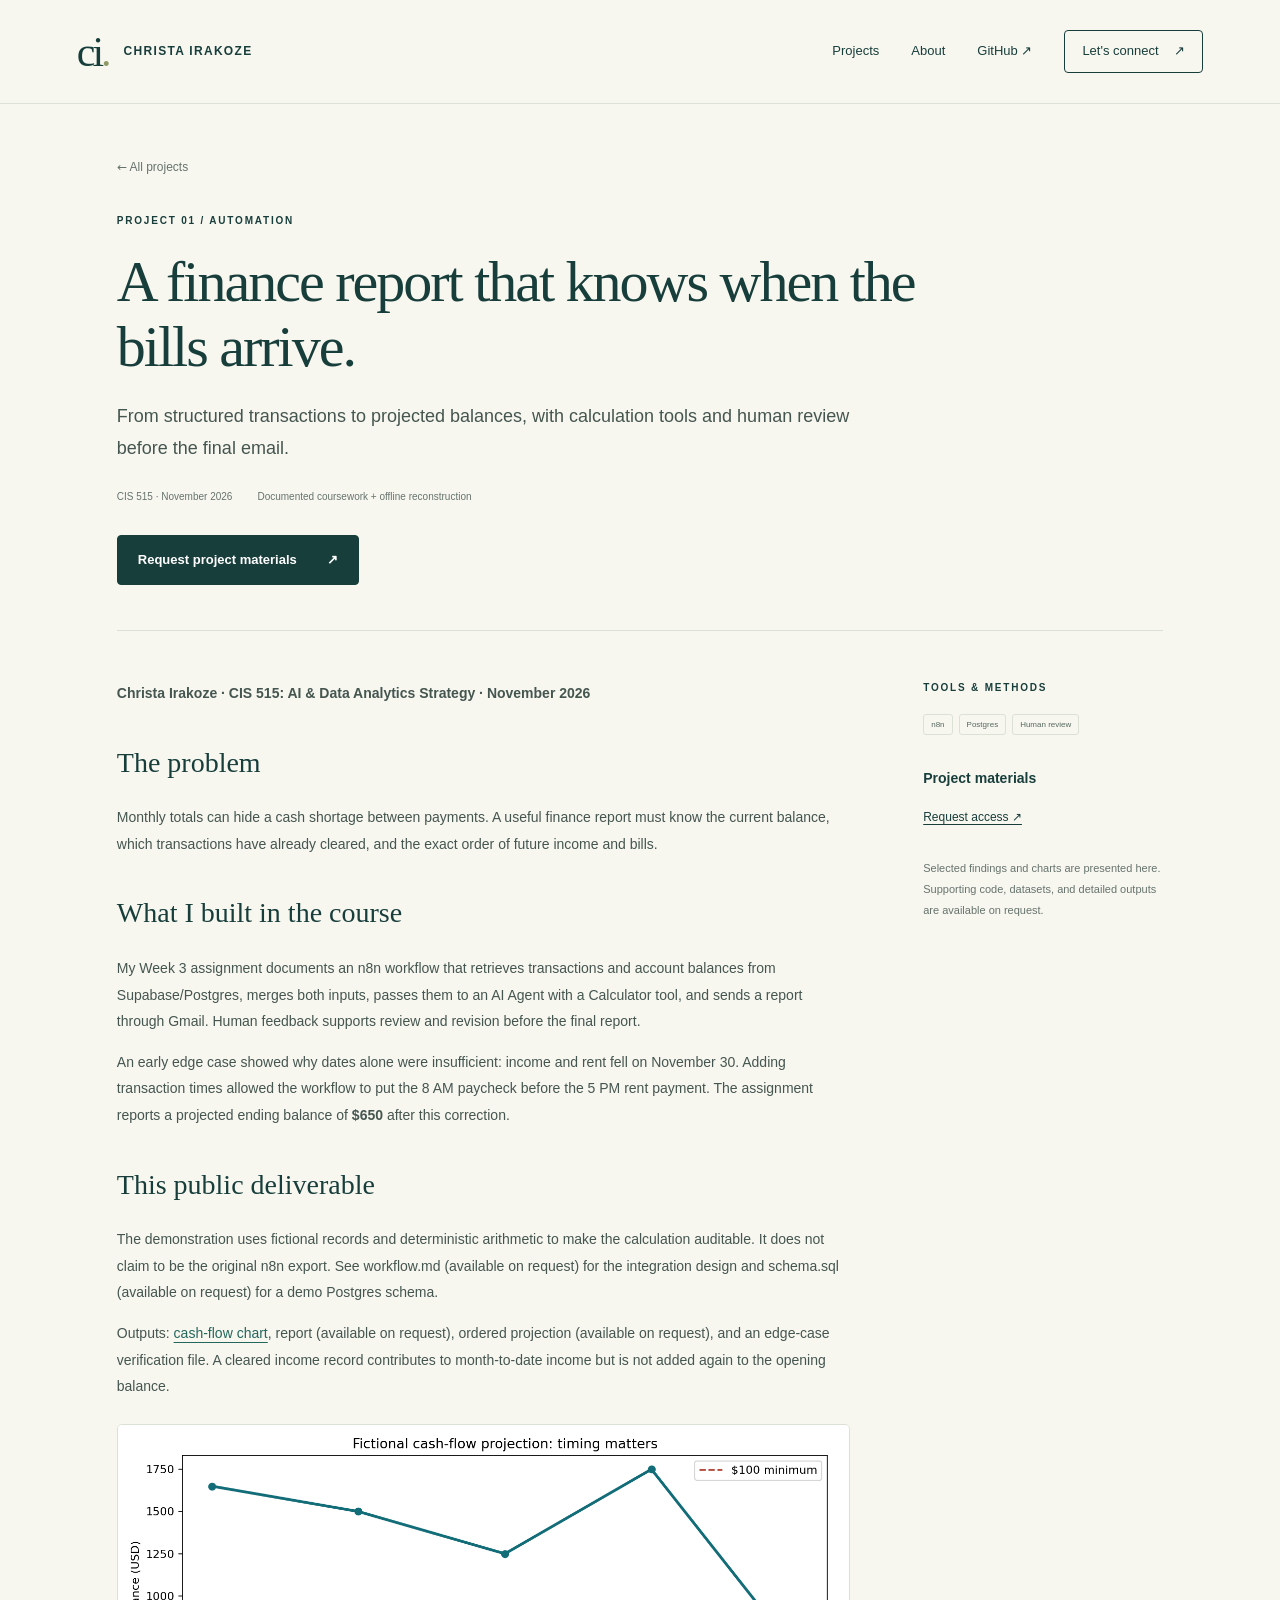
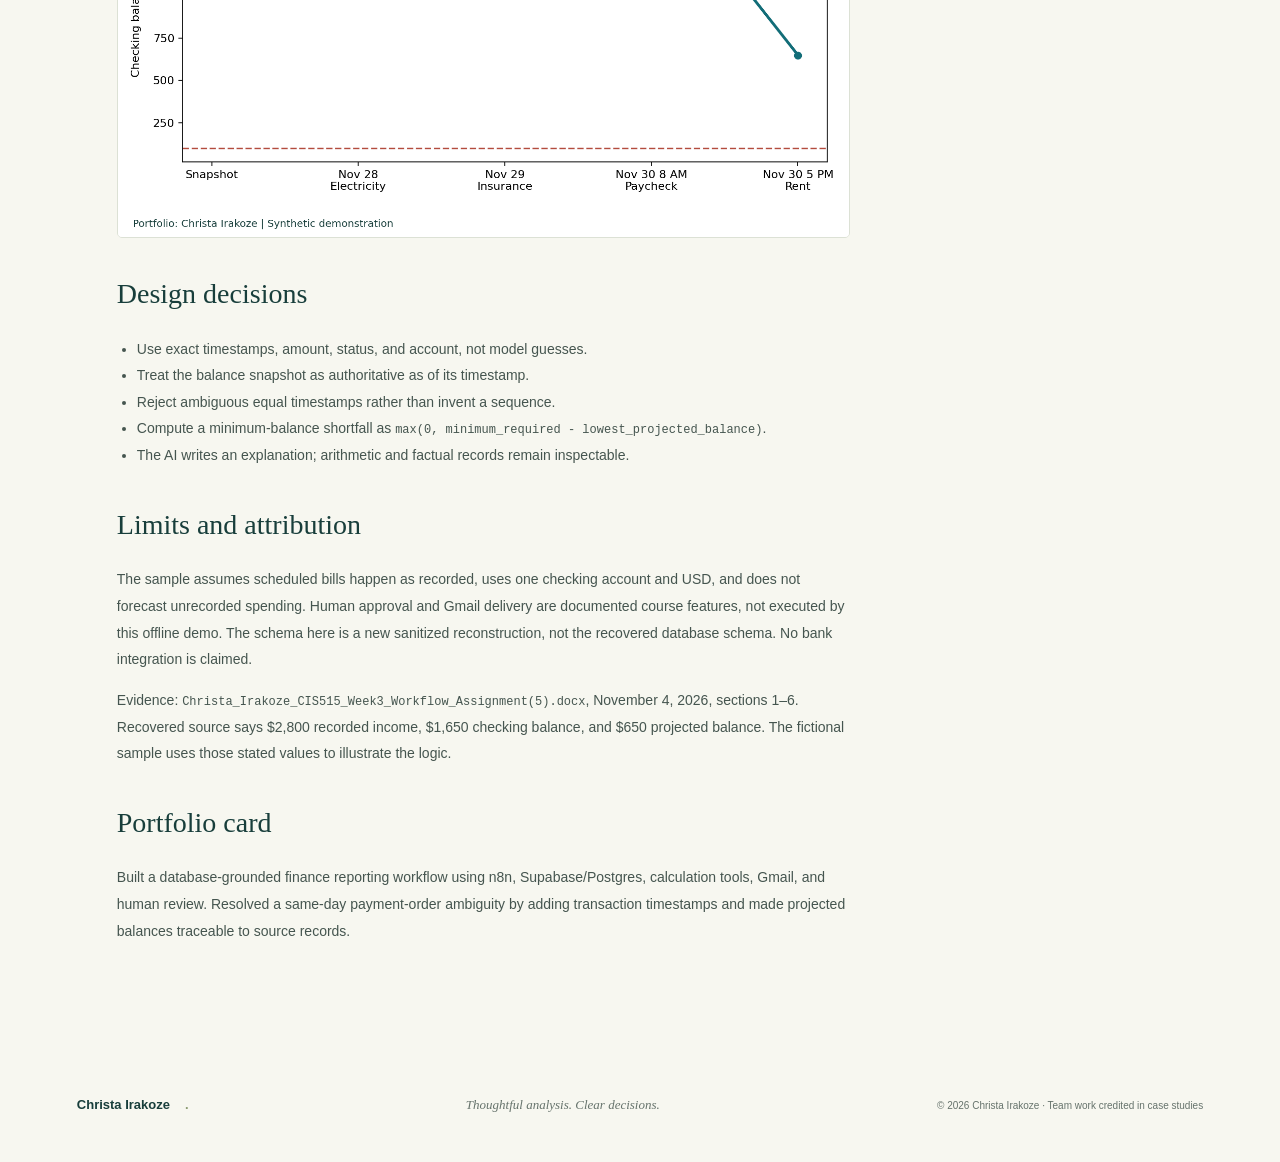
==== finance-workflow.html @ 3c3b24d4 "Publish portfolio case studies and attributed charts" ====
<!doctype html><html lang="en"><head><meta charset="utf-8"><meta name="viewport" content="width=device-width, initial-scale=1"><title>Database-grounded finance workflow | Christa Irakoze</title><meta name="description" content="From structured transactions to projected balances, with calculation tools and human review before the final email."><meta name="theme-color" content="#183e3b"><link rel="icon" href="/favicon.svg" type="image/svg+xml"><link rel="stylesheet" href="/style.css"></head><body><a class="skip" href="#main">Skip to content</a><header class="header"><a class="brand" href="/" aria-label="Christa Irakoze home"><span class="mark">ci<span>.</span></span><span>CHRISTA IRAKOZE</span></a><nav aria-label="Main navigation"><a href="/#projects">Projects</a><a href="/#about">About</a><a href="https://github.com/krirakoze" target="_blank" rel="noopener">GitHub ↗</a><a class="nav-contact" href="/#contact">Let's connect <span>↗</span></a></nav></header><main id="main" class="case"><a class="back" href="/#projects">← All projects</a><div class="eyebrow">PROJECT 01 / AUTOMATION</div><h1>A finance report that knows when the bills arrive.</h1><p class="case-intro">From structured transactions to projected balances, with calculation tools and human review before the final email.</p><div class="case-meta"><span>CIS 515 · November 2026</span><span>Documented coursework + offline reconstruction</span></div><div class="case-actions"><a class="button dark" href="/#contact">Request project materials <span>↗</span></a></div><div class="case-layout"><article class="prose"><p><strong>Christa Irakoze · CIS 515: AI &amp; Data Analytics Strategy · November 2026</strong></p>
<h2>The problem</h2>
<p>Monthly totals can hide a cash shortage between payments. A useful finance report must know the current balance, which transactions have already cleared, and the exact order of future income and bills.</p>
<h2>What I built in the course</h2>
<p>My Week 3 assignment documents an n8n workflow that retrieves transactions and account balances from Supabase/Postgres, merges both inputs, passes them to an AI Agent with a Calculator tool, and sends a report through Gmail. Human feedback supports review and revision before the final report.</p>
<p>An early edge case showed why dates alone were insufficient: income and rent fell on November 30. Adding transaction times allowed the workflow to put the 8 AM paycheck before the 5 PM rent payment. The assignment reports a projected ending balance of <strong>$650</strong> after this correction.</p>
<h2>This public deliverable</h2>
<p>The demonstration uses fictional records and deterministic arithmetic to make the calculation auditable. It does not claim to be the original n8n export. See workflow.md (available on request) for the integration design and schema.sql (available on request) for a demo Postgres schema.</p>
<p>Outputs: <a href="/finance-workflow-cash_flow.png">cash-flow chart</a>, report (available on request), ordered projection (available on request), and an edge-case verification file. A cleared income record contributes to month-to-date income but is not added again to the opening balance.</p>
<p><img alt="Fictional cash-flow demonstration" src="/finance-workflow-cash_flow.png"></p>
<h2>Design decisions</h2>
<ul>
<li>Use exact timestamps, amount, status, and account, not model guesses.</li>
<li>Treat the balance snapshot as authoritative as of its timestamp.</li>
<li>Reject ambiguous equal timestamps rather than invent a sequence.</li>
<li>Compute a minimum-balance shortfall as <code>max(0, minimum_required - lowest_projected_balance)</code>.</li>
<li>The AI writes an explanation; arithmetic and factual records remain inspectable.</li>
</ul>
<h2>Limits and attribution</h2>
<p>The sample assumes scheduled bills happen as recorded, uses one checking account and USD, and does not forecast unrecorded spending. Human approval and Gmail delivery are documented course features, not executed by this offline demo. The schema here is a new sanitized reconstruction, not the recovered database schema. No bank integration is claimed.</p>
<p>Evidence: <code>Christa_Irakoze_CIS515_Week3_Workflow_Assignment(5).docx</code>, November 4, 2026, sections 1–6. Recovered source says $2,800 recorded income, $1,650 checking balance, and $650 projected balance. The fictional sample uses those stated values to illustrate the logic.</p>
<h2>Portfolio card</h2>
<p>Built a database-grounded finance reporting workflow using n8n, Supabase/Postgres, calculation tools, Gmail, and human review. Resolved a same-day payment-order ambiguity by adding transaction timestamps and made projected balances traceable to source records.</p></article><aside><span class="eyebrow">TOOLS & METHODS</span><div class="tags"><span>n8n</span><span>Postgres</span><span>Human review</span></div><h3>Project materials</h3><a href="/#contact">Request access ↗</a><p>Selected findings and charts are presented here. Supporting code, datasets, and detailed outputs are available on request.</p></aside></div></main><footer><a class="brand" href="/">Christa Irakoze<span class="dot">.</span></a><p>Thoughtful analysis. Clear decisions.</p><span>© 2026 Christa Irakoze · Team work credited in case studies</span></footer></body></html>
---- style.css ----
@font-face{font-family:PortfolioSymbols;src:url(/symbols.ttf) format("truetype");unicode-range:U+2190-21FF;font-display:swap}
:root{--ink:#183e3b;--body:#45554f;--paper:#f7f7f0;--line:#dce1d5;--sage:#e7ebd5;--muted:#66736c;--teal:#24675c}*{box-sizing:border-box}html{scroll-behavior:smooth;scroll-padding-top:30px}body{margin:0;background:var(--paper);color:var(--ink);font-family:PortfolioSymbols,Arial,Helvetica,sans-serif;font-size:16px;line-height:1.55}a{color:inherit;text-decoration:none}button,input{font:inherit}button,a,input{ -webkit-tap-highlight-color:transparent}a:focus-visible,button:focus-visible,input:focus-visible{outline:3px solid #b77a37;outline-offset:5px}img{max-width:100%;display:block}button{cursor:pointer}.skip{position:absolute;top:-70px;left:20px;background:white;padding:12px;z-index:100}.skip:focus{top:10px}.header{max-width:1440px;margin:auto;height:104px;padding:0 6%;display:flex;align-items:center;justify-content:space-between;border-bottom:1px solid var(--line)}.brand{display:flex;align-items:center;gap:15px;font-size:12px;font-weight:bold;letter-spacing:1.3px}.mark{font-family:Georgia,serif;font-size:42px;font-weight:normal;letter-spacing:-3px;line-height:1}.mark span{color:#8e9a66}.header nav{display:flex;align-items:center;gap:32px;font-size:13px}.header nav>a:hover,.text-link:hover{color:#548278}.header .nav-contact{border:1px solid var(--ink);padding:10px 17px;border-radius:4px}.nav-contact span{margin-left:12px}.hero{max-width:1440px;margin:auto;display:grid;grid-template-columns:1.08fr 1fr;gap:5%;padding:80px 6% 70px}.eyebrow{font-size:10px;letter-spacing:1.8px;font-weight:bold;line-height:1.8}.hero .eyebrow{display:flex;align-items:center;gap:10px}.live-dot{width:7px;height:7px;border-radius:50%;background:#79916a;display:inline-block}.hero h1{font-size:clamp(56px,6.5vw,90px);font-family:Georgia,'Times New Roman',serif;line-height:1.04;font-weight:normal;letter-spacing:-4px;margin:27px 0 25px}em{font-family:Georgia,'Times New Roman',serif;font-weight:normal}.hero h1 em{color:#648475}.hero-desc{max-width:460px;font-size:17px;color:var(--body);line-height:1.8}.hero-actions{display:flex;align-items:center;gap:25px;margin-top:32px}.button{display:inline-flex;align-items:center;justify-content:space-between;gap:30px;border-radius:4px;padding:14px 20px;font-size:13px;font-weight:bold}.dark{background:var(--ink);color:white;border:1px solid var(--ink)}.dark:hover{background:#2c5c50}.text-link{font-size:12px;text-decoration:underline;text-underline-offset:5px}.hero-note{display:flex;flex-wrap:wrap;gap:16px;margin-top:46px;font-size:10px;color:var(--muted)}.hero-note span+span{border-left:1px solid #b7c0b4;padding-left:16px}.hero-art{background:var(--sage);border-radius:6px;min-width:0;padding:23px 28px 18px;position:relative}.art-caption{display:flex;justify-content:space-between;font-size:9px;letter-spacing:1.3px}.report-card{background:#fffef8;border:1px solid #d1d8c6;margin:22px 0 0;padding:23px;border-radius:6px;box-shadow:0 12px 22px #3d50300b;transform:rotate(-1deg)}.report-top{display:flex;gap:10px;align-items:center;font-size:12px;font-weight:bold}.report-icon{background:#ebeee0;padding:8px;border-radius:6px;font-size:18px}.report-top small{display:block;font-size:9px;font-weight:normal;color:var(--muted);margin-top:2px}.report-status{font-size:7px;margin-left:auto;letter-spacing:1px;color:var(--teal)}.report-balance{margin:22px 0 12px}.report-balance>span{display:block;font-size:11px;color:var(--muted)}.report-balance strong{font-family:Georgia,serif;display:block;font-size:49px;font-weight:normal;line-height:1.3}.report-balance strong span{font-size:27px;color:#8b9a88}.chart-label{display:flex;justify-content:space-between;font-size:7px;letter-spacing:.8px;color:var(--muted)}.mini-chart{width:100%;height:103px;margin-top:7px}.report-summary{display:flex;justify-content:space-between;gap:12px;border-top:1px solid var(--line);padding:14px 0 12px}.report-summary span{display:block;font-size:8px;color:var(--muted)}.report-summary b{font-size:17px}.scenario-toggle{display:flex;gap:7px;align-items:center;font-size:9px;cursor:pointer;border-top:1px solid var(--line);padding-top:12px}.scenario-toggle input{accent-color:var(--ink)}#scenario-note{font-size:8px;line-height:1.6;color:var(--muted);margin:7px 0 0;min-height:27px}.art-bottom{display:flex;align-items:center;justify-content:space-between;margin-top:12px}.cross{font-size:34px;font-weight:200;color:#8e9a66}.art-bottom p{font-size:9px;line-height:1.6;margin:0 auto 0 13px}.large-ci{font-family:Georgia,serif;font-size:55px;line-height:1;color:#9ca980;letter-spacing:-5px}.skill-strip{padding:22px 6%;display:flex;justify-content:space-between;gap:15px;border-block:1px solid var(--line);font-size:11px;max-width:1440px;margin:auto;color:var(--body)}.section{max-width:1440px;margin:auto;padding:88px 6%}.section-heading{display:flex;align-items:flex-end;gap:8%;justify-content:space-between}.section-heading h2,.about h2,.connect h2{font-family:Georgia,serif;font-weight:normal;font-size:47px;line-height:1.15;letter-spacing:-1.5px;margin:17px 0 0}.section-heading>p{max-width:375px;font-size:13px;color:var(--body);line-height:1.8;margin:0 0 3px}.work-toolbar{display:flex;align-items:center;justify-content:space-between;gap:20px;margin:38px 0 27px}.filters{display:flex;gap:7px;flex-wrap:wrap}.filters button{border:1px solid transparent;background:transparent;color:var(--body);font-size:10px;padding:9px 12px;border-radius:4px}.filters button.active{background:var(--ink);color:white}.filters span{margin-left:7px;opacity:.6}.bundle-link{font-size:10px;white-space:nowrap;text-decoration:underline;text-underline-offset:4px}.project-grid{display:grid;grid-template-columns:repeat(3,minmax(0,1fr));gap:25px}.project-card{background:#fdfdf7;border:1px solid var(--line);border-radius:6px;overflow:hidden;display:flex;flex-direction:column;transition:transform .2s,box-shadow .2s}.project-card:hover{transform:translateY(-4px);box-shadow:0 12px 25px #1d3e3610}.project-card[hidden]{display:none}.project-image{height:210px;position:relative;background:#e6ebdf;display:flex;align-items:center;justify-content:center;padding:35px 14px 18px}.project-image img{width:100%;height:100%;object-fit:contain;box-shadow:0 4px 10px #1d3e3610;background:white}.project-number{position:absolute;top:11px;left:15px;font-size:9px;letter-spacing:2px;color:#586c5c}.project-card:nth-child(2) .project-image{background:#e9e3d6}.project-card:nth-child(3) .project-image{background:#e1e7e9}.project-card:nth-child(4) .project-image{background:#e8e8dc}.project-card:nth-child(5) .project-image{background:#e3e9df}.project-body{padding:23px;display:flex;flex-direction:column;flex:1}.card-category{display:flex;justify-content:space-between;font-size:9px;font-weight:bold;letter-spacing:.6px;color:#6a7e6f}.card-category span{font-size:16px}.project-body h3{font-family:Georgia,serif;font-size:25px;line-height:1.2;font-weight:normal;letter-spacing:-.5px;margin:14px 0}.project-body>p{font-size:12px;line-height:1.8;color:var(--body);margin:0 0 17px}.tags{display:flex;gap:6px;flex-wrap:wrap}.tags span{font-size:8px;line-height:1.4;border:1px solid var(--line);padding:4px 7px;border-radius:3px;color:#56685e}.project-body .scope{font-size:9px;line-height:1.6;color:var(--muted);margin:16px 0 22px}.case-link{margin-top:auto;border-top:1px solid var(--line);padding-top:17px;display:flex;justify-content:space-between;font-size:11px}.work-note{background:var(--sage);padding:35px;display:flex;flex-direction:column;justify-content:center;border-radius:6px}.note-symbol{font-size:37px;color:#78936b}.work-note h3{font-family:Georgia,serif;font-size:30px;line-height:1.3;font-weight:normal;margin:20px 0}.work-note p{font-size:12px;color:var(--body);line-height:1.8}.work-note a{font-size:11px;margin-top:24px;text-decoration:underline;text-underline-offset:5px}.evidence-note{font-size:10px;color:var(--muted);max-width:800px;margin-top:24px;line-height:1.8}.about{display:grid;grid-template-columns:1fr 1.2fr;gap:9%;border-top:1px solid var(--line)}.about-visual{background:#dde5d5;padding:30px;display:flex;flex-direction:column;min-height:440px;border-radius:5px;position:relative;overflow:hidden}.about-visual:after{content:'';position:absolute;width:340px;height:340px;border:1px solid #b6c2ab;border-radius:50%;left:40px;top:90px}.monogram{font-family:Georgia,serif;font-size:180px;letter-spacing:-35px;font-style:italic;color:#647f66;text-align:center;line-height:1.6;position:relative;z-index:1}.monogram span{color:#9bad86}.about-location{display:flex;justify-content:space-between;font-size:8px;letter-spacing:1px;margin-top:auto}.about-location span{color:#71836a}.about h2{margin-bottom:25px}.about-copy>p{font-size:13px;line-height:1.9;color:var(--body)}.about-facts{margin-top:26px;display:grid;grid-template-columns:1fr 1fr;gap:20px;padding-top:20px;border-top:1px solid var(--line)}.about-facts span{display:block;font-size:8px;letter-spacing:1px;color:var(--muted)}.about-facts strong{display:block;font-size:12px;margin:8px 0 4px}.about-facts small{font-size:10px;color:var(--muted)}.connect{background:var(--ink);color:#f3f4e7;display:flex;align-items:center;justify-content:space-between;gap:8%}.connect .eyebrow{color:#a9bd9f}.connect h2{font-size:48px}.connect p{font-size:12px;line-height:1.8;max-width:400px;color:#bbccc2;margin:22px 0 0}.connect-links{min-width:33%}.connect-links a{border-bottom:1px solid #5c7d6e;padding:22px 0;display:flex;align-items:center;justify-content:space-between;font-size:24px}.connect-links small{display:block;font-size:10px;color:#bbccc2;margin-top:4px}.connect-links a:hover{color:#cee0b3}footer{max-width:1440px;margin:auto;padding:34px 6%;display:flex;align-items:center;justify-content:space-between;gap:20px;font-size:10px;color:var(--muted)}footer .brand{font-size:13px;letter-spacing:0;color:var(--ink)}footer p{font-family:Georgia,serif;font-style:italic;font-size:13px}.dot{color:#8b9b71}.case{max-width:1200px;padding:50px 6% 90px;margin:auto;min-height:65vh}.back{display:inline-block;font-size:12px;color:var(--muted);margin-bottom:35px}.case>h1{font-family:Georgia,serif;font-size:58px;letter-spacing:-2px;font-weight:normal;line-height:1.12;max-width:820px;margin:20px 0}.case-intro{font-size:18px;color:var(--body);max-width:750px;line-height:1.8}.case-meta{display:flex;gap:25px;flex-wrap:wrap;font-size:10px;color:var(--muted);margin-top:25px}.case-actions{display:flex;gap:25px;align-items:center;margin:30px 0 45px}.case-layout{display:grid;grid-template-columns:minmax(0,1fr) 240px;gap:7%;border-top:1px solid var(--line);padding-top:35px}.prose{color:var(--body);font-size:14px;line-height:1.9;min-width:0}.prose h2{font-size:28px;font-family:Georgia,serif;font-weight:normal;color:var(--ink);line-height:1.3;margin-top:38px}.prose a{text-decoration:underline;text-underline-offset:4px;color:var(--teal)}.prose img{width:100%;border:1px solid var(--line);border-radius:5px;margin:24px 0}.prose pre{background:#e9eddf;padding:20px;overflow:auto;border-radius:4px;font-size:12px}.prose code{font-size:12px}.prose ul{padding-left:20px}.prose table{border-collapse:collapse;width:100%;font-size:12px}.prose th,.prose td{border:1px solid var(--line);padding:10px;text-align:left}.case aside{font-size:12px;line-height:1.9;padding-top:10px}.case aside .tags{margin:15px 0 30px}.case aside>a{display:block;text-decoration:underline;text-underline-offset:3px;margin:12px 0}.case aside p{color:var(--muted);font-size:11px;margin-top:30px}.file-list a{text-decoration:underline}.file-list li{margin:14px 0}
@media(min-width:1441px){.connect{max-width:none;padding-inline:max(6%,calc((100vw - 1267px)/2))}}@media(max-width:1000px){.hero{gap:4%;padding-top:60px}.hero h1{font-size:65px}.hero-art{padding:20px}.report-card{padding:18px}.hero-actions{align-items:flex-start;flex-direction:column;gap:20px}.project-grid{grid-template-columns:repeat(2,minmax(0,1fr))}.header nav{gap:20px}.skill-strip{font-size:10px}.section-heading h2{font-size:41px}.section-heading>p{max-width:320px}.case-layout{grid-template-columns:minmax(0,1fr) 180px}.about{gap:6%}.monogram{font-size:140px}.about-visual{padding:25px}.about-location{flex-direction:column;gap:8px}}@media(max-width:700px){.header{height:80px;padding:0 6%}.brand{font-size:9px;gap:10px;letter-spacing:.8px}.mark{font-size:35px}.header nav{gap:18px;font-size:11px}.header .nav-contact{display:none}.hero{grid-template-columns:1fr;padding-top:45px;gap:40px}.hero h1{font-size:65px;letter-spacing:-3px}.hero-desc{font-size:16px}.hero-actions{flex-direction:row;align-items:center;gap:20px}.hero-note{margin-top:30px}.hero-art{max-width:500px;width:100%;justify-self:center;padding:22px}.report-card{padding:24px}.report-top{font-size:13px}.report-top small{font-size:10px}.report-status{font-size:8px}.report-summary span{font-size:10px}.scenario-toggle{font-size:11px}#scenario-note{font-size:10px}.skill-strip{flex-wrap:wrap;justify-content:center;font-size:10px;padding-block:18px;column-gap:24px}.section{padding-top:58px;padding-bottom:58px}.section-heading{display:block}.section-heading h2,.about h2,.connect h2{font-size:39px}.section-heading>p{margin-top:20px;max-width:none}.work-toolbar{display:block;margin-top:25px}.filters{gap:4px}.filters button{padding:9px;font-size:10px}.bundle-link{display:inline-block;margin-top:18px}.project-grid{grid-template-columns:1fr;gap:23px}.project-image{height:235px}.project-body{padding:25px}.project-body h3{font-size:29px}.project-body>p{font-size:13px}.tags span{font-size:9px}.project-body .scope{font-size:10px}.case-link{font-size:12px}.work-note{padding:35px}.about{grid-template-columns:1fr;gap:35px}.about-visual{min-height:320px;max-height:350px}.about-visual:after{left:calc(50% - 170px);top:40px}.monogram{font-size:150px;line-height:1.4}.about-location{flex-direction:row}.about-copy>p{font-size:14px}.connect{display:block}.connect-links{margin-top:25px}.connect h2{font-size:40px}footer{flex-wrap:wrap;justify-content:center;text-align:center;padding-block:25px}footer .brand{width:100%;justify-content:center}footer p{margin:0}footer>span{font-size:9px}.case>h1{font-size:42px}.case-intro{font-size:16px}.case-layout{grid-template-columns:1fr}.case aside{border-top:1px solid var(--line);padding-top:30px}.case-actions{flex-wrap:wrap}.prose{font-size:14px}.case-meta{gap:8px;flex-direction:column}}@media(prefers-reduced-motion:reduce){html{scroll-behavior:auto}.project-card{transition:none}}
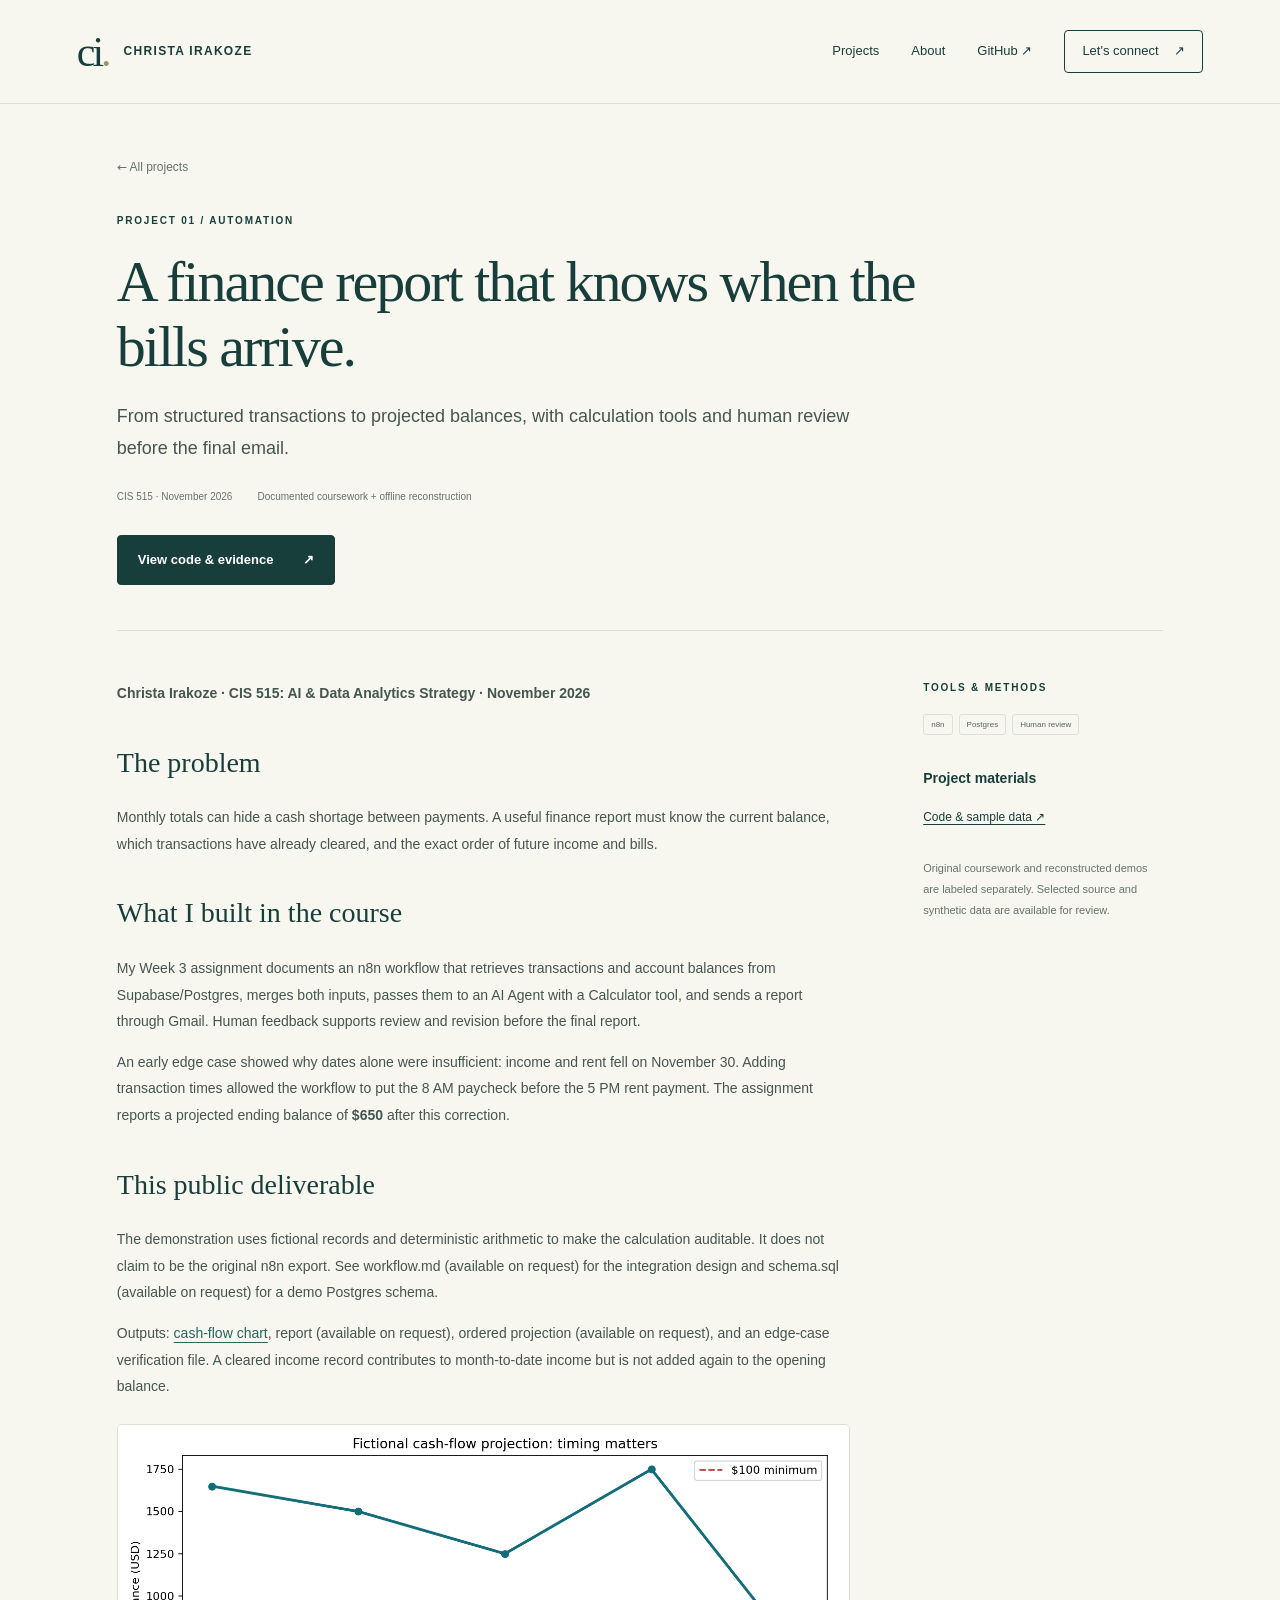
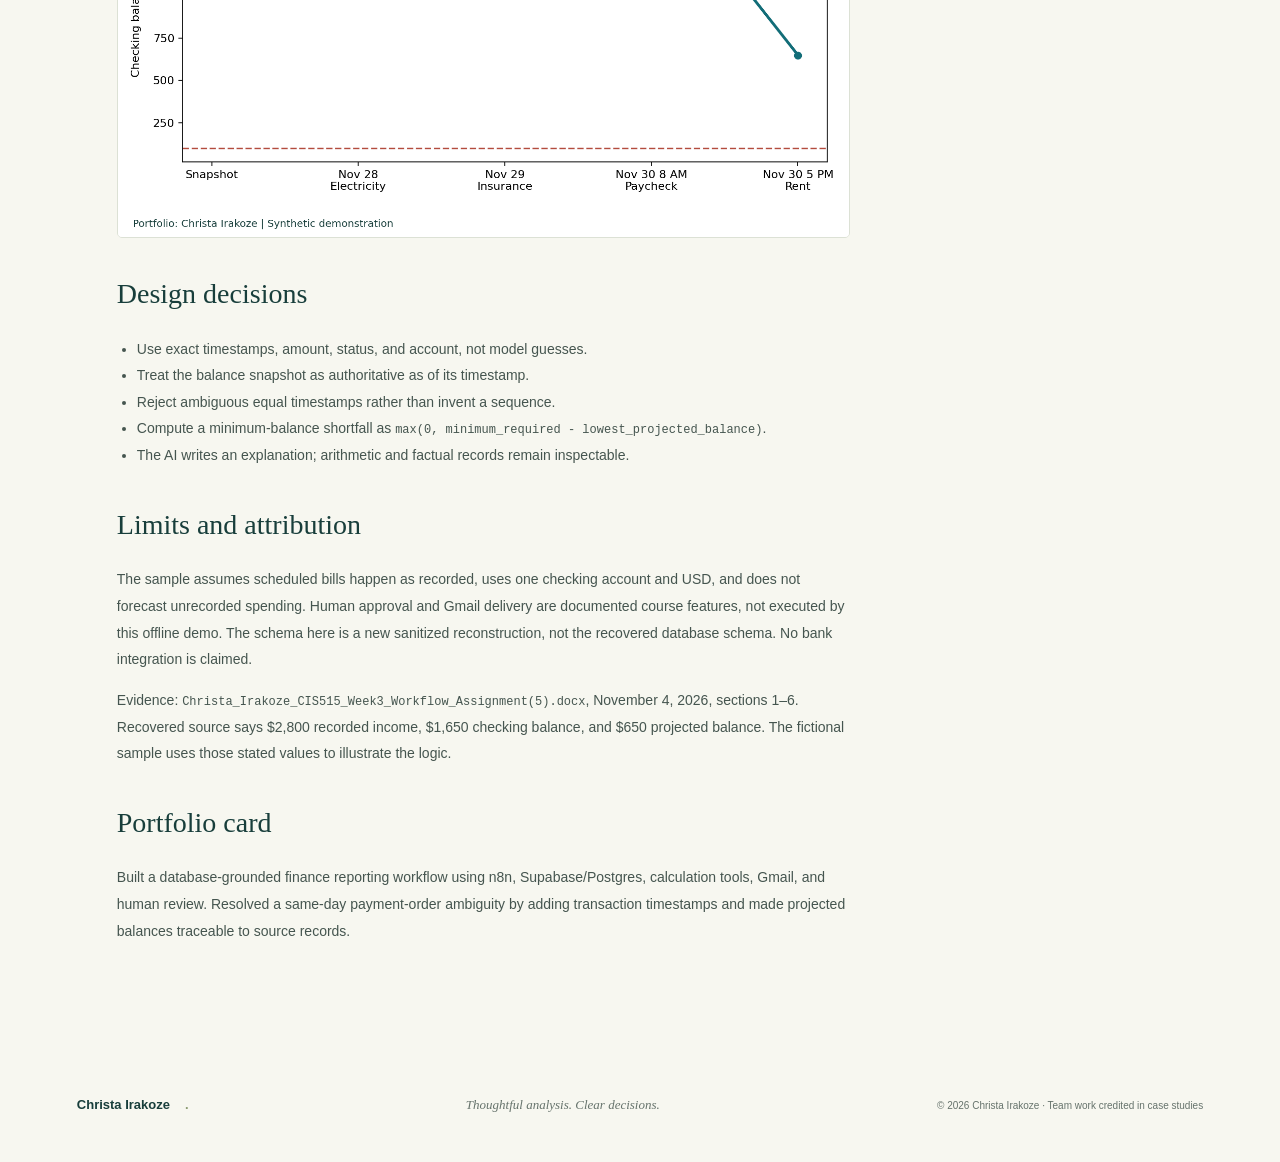
==== commit 755d7503: "Add sanitized original notebooks and labeled reproducible project evidence" ====
--- a/finance-workflow.html
+++ b/finance-workflow.html
@@ -1,4 +1,4 @@
-<!doctype html><html lang="en"><head><meta charset="utf-8"><meta name="viewport" content="width=device-width, initial-scale=1"><title>Database-grounded finance workflow | Christa Irakoze</title><meta name="description" content="From structured transactions to projected balances, with calculation tools and human review before the final email."><meta name="theme-color" content="#183e3b"><link rel="icon" href="/favicon.svg" type="image/svg+xml"><link rel="stylesheet" href="/style.css"></head><body><a class="skip" href="#main">Skip to content</a><header class="header"><a class="brand" href="/" aria-label="Christa Irakoze home"><span class="mark">ci<span>.</span></span><span>CHRISTA IRAKOZE</span></a><nav aria-label="Main navigation"><a href="/#projects">Projects</a><a href="/#about">About</a><a href="https://github.com/krirakoze" target="_blank" rel="noopener">GitHub ↗</a><a class="nav-contact" href="/#contact">Let's connect <span>↗</span></a></nav></header><main id="main" class="case"><a class="back" href="/#projects">← All projects</a><div class="eyebrow">PROJECT 01 / AUTOMATION</div><h1>A finance report that knows when the bills arrive.</h1><p class="case-intro">From structured transactions to projected balances, with calculation tools and human review before the final email.</p><div class="case-meta"><span>CIS 515 · November 2026</span><span>Documented coursework + offline reconstruction</span></div><div class="case-actions"><a class="button dark" href="/#contact">Request project materials <span>↗</span></a></div><div class="case-layout"><article class="prose"><p><strong>Christa Irakoze · CIS 515: AI &amp; Data Analytics Strategy · November 2026</strong></p>
+<!doctype html><html lang="en"><head><meta charset="utf-8"><meta name="viewport" content="width=device-width, initial-scale=1"><title>Database-grounded finance workflow | Christa Irakoze</title><meta name="description" content="From structured transactions to projected balances, with calculation tools and human review before the final email."><meta name="theme-color" content="#183e3b"><link rel="icon" href="/favicon.svg" type="image/svg+xml"><link rel="stylesheet" href="/style.css"></head><body><a class="skip" href="#main">Skip to content</a><header class="header"><a class="brand" href="/" aria-label="Christa Irakoze home"><span class="mark">ci<span>.</span></span><span>CHRISTA IRAKOZE</span></a><nav aria-label="Main navigation"><a href="/#projects">Projects</a><a href="/#about">About</a><a href="https://github.com/krirakoze" target="_blank" rel="noopener">GitHub ↗</a><a class="nav-contact" href="/#contact">Let's connect <span>↗</span></a></nav></header><main id="main" class="case"><a class="back" href="/#projects">← All projects</a><div class="eyebrow">PROJECT 01 / AUTOMATION</div><h1>A finance report that knows when the bills arrive.</h1><p class="case-intro">From structured transactions to projected balances, with calculation tools and human review before the final email.</p><div class="case-meta"><span>CIS 515 · November 2026</span><span>Documented coursework + offline reconstruction</span></div><div class="case-actions"><a class="button dark" href="/finance-workflow-evidence.html">View code & evidence <span>↗</span></a></div><div class="case-layout"><article class="prose"><p><strong>Christa Irakoze · CIS 515: AI &amp; Data Analytics Strategy · November 2026</strong></p>
 <h2>The problem</h2>
 <p>Monthly totals can hide a cash shortage between payments. A useful finance report must know the current balance, which transactions have already cleared, and the exact order of future income and bills.</p>
 <h2>What I built in the course</h2>
@@ -20,4 +20,4 @@
 <p>The sample assumes scheduled bills happen as recorded, uses one checking account and USD, and does not forecast unrecorded spending. Human approval and Gmail delivery are documented course features, not executed by this offline demo. The schema here is a new sanitized reconstruction, not the recovered database schema. No bank integration is claimed.</p>
 <p>Evidence: <code>Christa_Irakoze_CIS515_Week3_Workflow_Assignment(5).docx</code>, November 4, 2026, sections 1–6. Recovered source says $2,800 recorded income, $1,650 checking balance, and $650 projected balance. The fictional sample uses those stated values to illustrate the logic.</p>
 <h2>Portfolio card</h2>
-<p>Built a database-grounded finance reporting workflow using n8n, Supabase/Postgres, calculation tools, Gmail, and human review. Resolved a same-day payment-order ambiguity by adding transaction timestamps and made projected balances traceable to source records.</p></article><aside><span class="eyebrow">TOOLS & METHODS</span><div class="tags"><span>n8n</span><span>Postgres</span><span>Human review</span></div><h3>Project materials</h3><a href="/#contact">Request access ↗</a><p>Selected findings and charts are presented here. Supporting code, datasets, and detailed outputs are available on request.</p></aside></div></main><footer><a class="brand" href="/">Christa Irakoze<span class="dot">.</span></a><p>Thoughtful analysis. Clear decisions.</p><span>© 2026 Christa Irakoze · Team work credited in case studies</span></footer></body></html>+<p>Built a database-grounded finance reporting workflow using n8n, Supabase/Postgres, calculation tools, Gmail, and human review. Resolved a same-day payment-order ambiguity by adding transaction timestamps and made projected balances traceable to source records.</p></article><aside><span class="eyebrow">TOOLS & METHODS</span><div class="tags"><span>n8n</span><span>Postgres</span><span>Human review</span></div><h3>Project materials</h3><a href="/finance-workflow-evidence.html">Code & sample data ↗</a><p>Original coursework and reconstructed demos are labeled separately. Selected source and synthetic data are available for review.</p></aside></div></main><footer><a class="brand" href="/">Christa Irakoze<span class="dot">.</span></a><p>Thoughtful analysis. Clear decisions.</p><span>© 2026 Christa Irakoze · Team work credited in case studies</span></footer></body></html>
